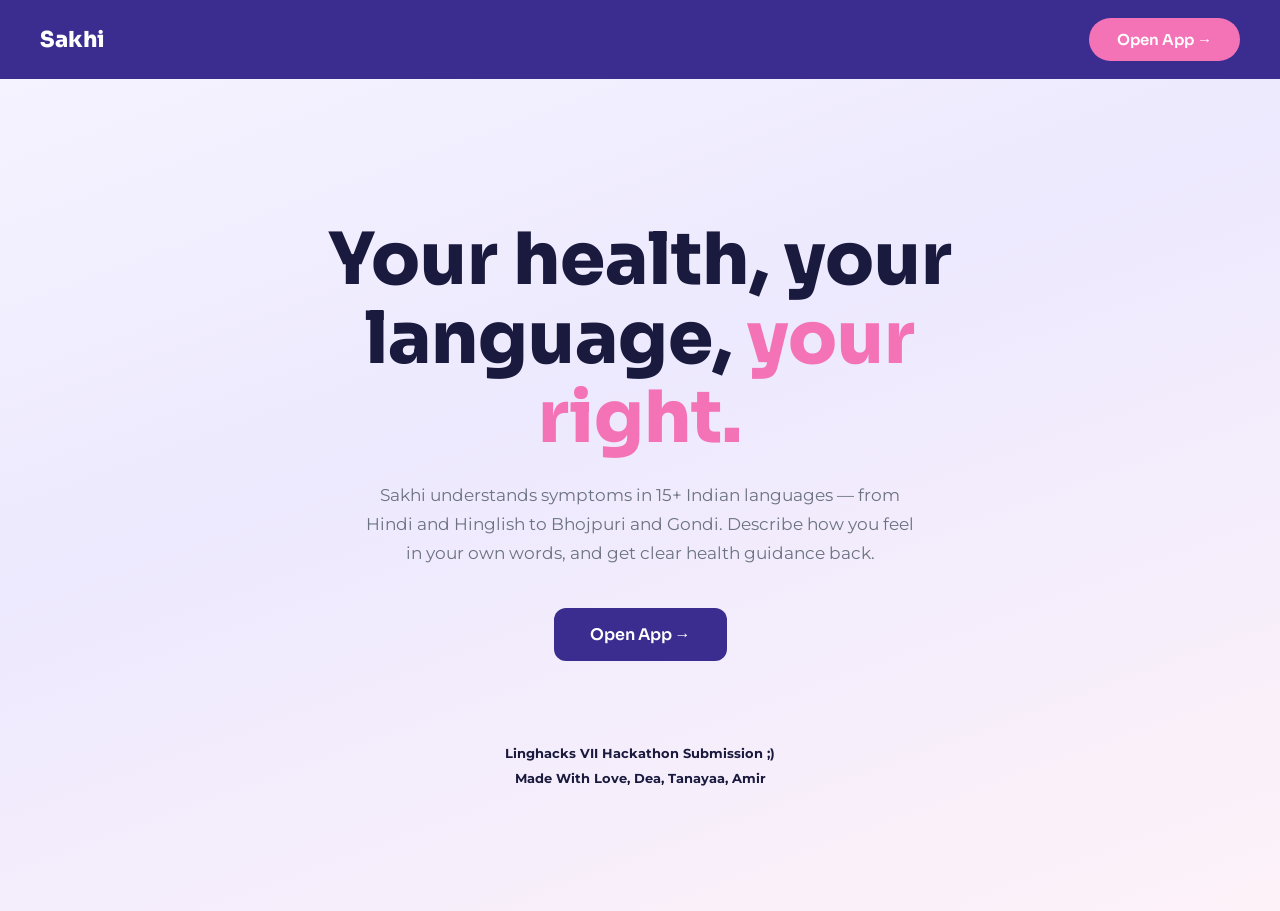
==== index.html @ b4ea113a "added full front-end code." ====
<!DOCTYPE html>
<html lang="en">
<head>
  <meta charset="UTF-8" />
  <meta name="viewport" content="width=device-width, initial-scale=1.0" />
  <title>Sakhi – Your health, your language, your right.</title>
  <link rel="stylesheet" href="styles.css" />
</head>
<body class="landing">

  <!-- Topbar -->
  <header class="land-topbar">
    <span class="land-topbar-logo">Sakhi</span>
    <a href="chat.html" class="land-open-btn">Open App →</a>
  </header>

  <!-- Hero -->
  <section class="land-hero">
    <h1>Your health, your<br>language, <span>your right.</span></h1>
    <p>Sakhi understands symptoms in 15+ Indian languages — from Hindi and Hinglish to Bhojpuri and Gondi. Describe how you feel in your own words, and get clear health guidance back.</p>
    <a href="chat.html" class="btn-open-app">Open App →</a>
    <div class="land-footer">
      Linghacks VII Hackathon Submission ;)<br>
      Made With Love, Dea, Tanayaa, Amir
    </div>
  </section>

</body>
</html>
---- styles.css ----
@import url("https://fonts.googleapis.com/css2?family=Sora:wght@300;400;500;600;700;800&family=Montserrat:wght@400;500;600;700;800&display=swap");

/* ── Variables ─────────────────────────────────────── */
:root {
  --pink: #f472b6;
  --pink-light: #fadadd;
  --pink-pale: #ffedfd;
  --purple: #3b2d8f;
  --purple-mid: #4b3da0;
  --purple-light: #c4b5fd;
  --purple-pale: #ede9fe;
  --navy: #1a1a3e;
  --lavender: #c4b5fd;
  --orange: #f59e0b;
  --orange-light: #ffefd4;
  --green: #166534;
  --green-light: #dcfce7;
  --red: #dc2626;
  --red-light: #fee2e2;
  --bg: #f5f3ff;
  --bg-gradient: linear-gradient(160deg, #f5f3ff 0%, #ede9fe 50%, #fdf2f8 100%);
  --white: #ffffff;
  --gray-100: #f3f4f6;
  --gray-200: #e5e7eb;
  --gray-400: #9ca3af;
  --gray-600: #6b7280;
  --gray-800: #1f2937;
  --sidebar-w: 260px;
  --font-head: "Sora", sans-serif;
  --font-body: "Montserrat", sans-serif;
}

/* ── Reset ─────────────────────────────────────────── */
*,
*::before,
*::after {
  box-sizing: border-box;
  margin: 0;
  padding: 0;
}
html {
  font-size: 16px;
}
body {
  font-family: var(--font-body);
  background: var(--bg-gradient);
  color: var(--navy);
  min-height: 100vh;
  display: flex;
}

/* ── Sidebar ───────────────────────────────────────── */
.sidebar {
  width: var(--sidebar-w);
  background: var(--purple);
  min-height: 100vh;
  position: fixed;
  top: 0;
  left: 0;
  display: flex;
  flex-direction: column;
  padding: 32px 0;
  z-index: 100;
}
.sidebar-logo {
  font-family: var(--font-head);
  font-size: 26px;
  font-weight: 800;
  color: var(--white);
  padding: 0 28px 36px;
  letter-spacing: -0.5px;
}
.sidebar-nav {
  display: flex;
  flex-direction: column;
  gap: 4px;
  padding: 0 12px;
}
.sidebar-nav a {
  font-family: var(--font-head);
  font-size: 15px;
  font-weight: 500;
  color: rgba(255, 255, 255, 0.75);
  text-decoration: none;
  padding: 12px 16px;
  border-radius: 10px;
  transition: all 0.15s;
  display: block;
}
.sidebar-nav a:hover,
.sidebar-nav a.active {
  color: var(--white);
  background: rgba(255, 255, 255, 0.12);
  font-weight: 600;
}

/* ── Main content ──────────────────────────────────── */
.main {
  margin-left: var(--sidebar-w);
  flex: 1;
  min-height: 100vh;
  padding: 48px 52px;
}

/* ── Landing page (no sidebar) ─────────────────────── */
body.landing {
  display: block;
  background: white;
}
.land-topbar {
  display: flex;
  align-items: center;
  justify-content: space-between;
  padding: 18px 40px;
  background: var(--purple);
}
.land-topbar-logo {
  font-family: var(--font-head);
  font-size: 22px;
  font-weight: 800;
  color: white;
}
.land-open-btn {
  background: var(--pink);
  color: white;
  font-family: var(--font-head);
  font-size: 15px;
  font-weight: 600;
  border: none;
  border-radius: 30px;
  padding: 12px 28px;
  cursor: pointer;
  text-decoration: none;
  display: inline-block;
}
.land-hero {
  min-height: calc(100vh - 68px);
  background: linear-gradient(160deg, #f5f3ff 0%, #ede9fe 40%, #fdf2f8 100%);
  display: flex;
  flex-direction: column;
  align-items: center;
  justify-content: center;
  text-align: center;
  padding: 60px 40px 40px;
}
.land-hero h1 {
  font-family: var(--font-head);
  font-size: clamp(42px, 6vw, 72px);
  font-weight: 800;
  color: var(--navy);
  line-height: 1.1;
  max-width: 760px;
  margin-bottom: 24px;
}
.land-hero h1 span {
  color: var(--pink);
}
.land-hero p {
  font-size: 17px;
  color: var(--gray-600);
  max-width: 560px;
  line-height: 1.7;
  margin-bottom: 40px;
  font-family: var(--font-body);
}
.btn-open-app {
  background: var(--purple);
  color: white;
  font-family: var(--font-head);
  font-size: 16px;
  font-weight: 600;
  border: none;
  border-radius: 12px;
  padding: 16px 36px;
  cursor: pointer;
  text-decoration: none;
  display: inline-block;
  margin-bottom: 80px;
}
.land-footer {
  font-size: 13px;
  font-weight: 700;
  color: var(--navy);
  text-align: center;
  line-height: 1.9;
}

/* ── Page title block ──────────────────────────────── */
.page-title {
  font-family: var(--font-head);
  font-size: 52px;
  font-weight: 800;
  margin-bottom: 6px;
  line-height: 1.1;
}
.page-title .pink {
  color: var(--pink);
}
.page-title .navy {
  color: var(--navy);
}
.page-subtitle {
  font-size: 14px;
  color: var(--gray-600);
  margin-bottom: 32px;
  font-family: var(--font-body);
}

/* ── Stat cards ────────────────────────────────────── */
.stat-row {
  display: grid;
  grid-template-columns: repeat(4, 1fr);
  gap: 16px;
  margin-bottom: 36px;
}
.stat-card {
  background: white;
  border-radius: 16px;
  padding: 22px 24px;
  border: 1px solid var(--gray-200);
}
.stat-card .num {
  font-family: var(--font-head);
  font-size: 32px;
  font-weight: 800;
  color: var(--purple);
  margin-bottom: 4px;
}
.stat-card .label {
  font-size: 12px;
  color: var(--gray-400);
  font-weight: 600;
  text-transform: uppercase;
  letter-spacing: 0.04em;
}

/* ── Cards / panels ────────────────────────────────── */
.card {
  background: white;
  border-radius: 16px;
  border: 1px solid var(--gray-200);
  padding: 24px;
  margin-bottom: 20px;
}
.card-title {
  font-family: var(--font-head);
  font-size: 15px;
  font-weight: 700;
  color: var(--navy);
  margin-bottom: 16px;
}

/* ── Section heading ───────────────────────────────── */
.section-heading {
  font-family: var(--font-head);
  font-size: 20px;
  font-weight: 700;
  color: var(--purple);
  margin-bottom: 16px;
  margin-top: 8px;
}

/* ── Heatmap / chart placeholders ─────────────────── */
.heatmap-box {
  border: 1px solid var(--gray-200);
  border-radius: 14px;
  overflow: hidden;
  margin-bottom: 24px;
  background: white;
}
.heatmap-tabs {
  display: flex;
  gap: 10px;
  padding: 16px 20px 0;
}
.heatmap-tab {
  font-family: var(--font-head);
  font-size: 13px;
  font-weight: 600;
  padding: 7px 18px;
  border-radius: 20px;
  cursor: pointer;
  background: var(--purple);
  color: white;
  border: none;
}
.heatmap-tab.outline {
  background: transparent;
  color: var(--purple);
  border: 1.5px solid var(--purple);
}
.heatmap-img {
  width: 100%;
  display: block;
}

/* ── Two-col chart row ─────────────────────────────── */
.chart-row {
  display: grid;
  grid-template-columns: 1fr 1fr;
  gap: 16px;
  margin-bottom: 24px;
}
.chart-box {
  background: white;
  border: 1px solid var(--gray-200);
  border-radius: 14px;
  padding: 20px;
  min-height: 220px;
}
.chart-box-title {
  font-family: var(--font-head);
  font-size: 13px;
  font-weight: 700;
  color: var(--navy);
  margin-bottom: 12px;
}

/* ── NER Scanner ───────────────────────────────────── */
.ner-article {
  background: white;
  border: 1px solid var(--gray-200);
  border-radius: 14px;
  padding: 20px 22px;
  margin-bottom: 12px;
}
.ner-article-title {
  font-family: var(--font-head);
  font-size: 14px;
  font-weight: 700;
  color: var(--navy);
  margin-bottom: 8px;
}
.ner-article-text {
  font-size: 13px;
  color: var(--gray-600);
  line-height: 1.6;
  margin-bottom: 12px;
}
.btn-ner {
  background: var(--purple);
  color: white;
  font-family: var(--font-head);
  font-size: 12px;
  font-weight: 600;
  border: none;
  border-radius: 20px;
  padding: 7px 16px;
  cursor: pointer;
}
.ner-input-row {
  display: flex;
  gap: 12px;
  margin-bottom: 16px;
  margin-top: 16px;
}
.ner-input {
  flex: 1;
  border: 1px solid var(--gray-200);
  border-radius: 10px;
  padding: 12px 16px;
  font-size: 14px;
  font-family: var(--font-body);
  outline: none;
  background: white;
}
.ner-input:focus {
  border-color: var(--purple);
}
.ner-result-box {
  background: white;
  border: 1px solid var(--gray-200);
  border-radius: 14px;
  padding: 20px 22px;
}
.ner-result-header {
  display: flex;
  justify-content: space-between;
  align-items: center;
  margin-bottom: 10px;
}
.ner-result-title {
  font-family: var(--font-head);
  font-size: 14px;
  font-weight: 700;
  color: var(--navy);
}
.severity-badge {
  font-size: 12px;
  font-weight: 600;
  color: var(--orange);
  font-family: var(--font-head);
}
.ner-summary {
  font-size: 13px;
  color: var(--gray-600);
  margin-bottom: 14px;
  line-height: 1.5;
}
.ner-entities {
  display: grid;
  grid-template-columns: 1fr 1fr 1fr;
  gap: 12px;
}
.ner-entity-group label {
  font-size: 12px;
  font-weight: 700;
  color: var(--gray-600);
  display: block;
  margin-bottom: 6px;
  font-family: var(--font-head);
}
.ner-tag {
  display: inline-block;
  border-radius: 20px;
  padding: 3px 12px;
  font-size: 12px;
  font-weight: 600;
  margin: 2px 2px;
  font-family: var(--font-head);
}
.ner-tag.disease {
  background: var(--red-light);
  color: var(--red);
}
.ner-tag.location {
  background: var(--purple-pale);
  color: var(--purple);
}
.ner-tag.data {
  background: var(--gray-100);
  color: var(--gray-800);
}

/* ── Health Chat ───────────────────────────────────── */
.chat-layout {
  display: grid;
  grid-template-columns: 1fr 220px;
  gap: 24px;
  height: calc(100vh - 120px);
  width: 85%;
  padding-bottom: 14px;
}
.chat-col {
  display: flex;
  flex-direction: column;
  min-height: 0;
}
.chat-messages {
  flex: 1;
  overflow-y: auto;
  display: flex;
  flex-direction: column;
  gap: 16px;
  padding-bottom: 16px;
  min-height: 0;
}
.msg-sakhi {
  background: white;
  border: 1.5px solid var(--gray-200);
  border-radius: 16px;
  padding: 20px 22px;
  font-size: 14px;
  line-height: 1.7;
  color: var(--navy);
  max-width: 88%;
  font-family: var(--font-body);
}
.msg-sakhi .severity-pill {
  display: inline-block;
  border-radius: 20px;
  padding: 3px 14px;
  font-size: 12px;
  font-weight: 700;
  margin-bottom: 10px;
  font-family: var(--font-head);
}
.pill-see-doctor {
  font-family: var(--font-head);
  font-size: 12px;
  font-weight: 600;
  padding: 4px 14px;
  border-radius: 20px;
  border: 1.5px solid var(--orange);
  color: var(--orange);
  background: var(--orange-light);
}
.pill-urgent {
  font-family: var(--font-head);
  font-size: 12px;
  font-weight: 600;
  padding: 4px 14px;
  border-radius: 20px;
  border: 1.5px solid var(--red);
  color: var(--red);
  background: var(--red-light);
}
.pill-low {
  font-family: var(--font-head);
  font-size: 12px;
  font-weight: 600;
  padding: 4px 14px;
  border-radius: 20px;
  border: 1.5px solid var(--green);
  color: var(--green);
  background: var(--green-light);
}

.msg-user {
  background: var(--purple);
  color: white;
  border-radius: 16px;
  padding: 18px 22px;
  font-size: 14px;
  line-height: 1.6;
  align-self: flex-end;
  max-width: 70%;
  font-family: var(--font-body);
  text-align: right;
}
.chat-input-bar {
  display: flex;
  align-items: center;
  gap: 10px;
  padding: 12px 0 0;
  border-top: 1px solid var(--gray-200);
  margin-top: 8px;
}
.mic-btn {
  width: 44px;
  height: 44px;
  border-radius: 10px;
  border: 1.5px solid var(--gray-200);
  background: white;
  display: flex;
  align-items: center;
  justify-content: center;
  cursor: pointer;
  flex-shrink: 0;
  font-size: 18px;
}
.chat-input {
  flex: 1;
  border: 1.5px solid var(--gray-200);
  border-radius: 30px;
  padding: 12px 20px;
  font-size: 14px;
  font-family: var(--font-body);
  outline: none;
  color: var(--gray-400);
  background: white;
}
.chat-input:focus {
  border-color: var(--purple);
}
.send-btn {
  width: 44px;
  height: 44px;
  border-radius: 10px;
  border: none;
  background: var(--purple);
  color: white;
  display: flex;
  align-items: center;
  justify-content: center;
  cursor: pointer;
  flex-shrink: 0;
  font-size: 18px;
}

/* ── Chat sidebar ──────────────────────────────────── */
.chat-sidebar {
  display: flex;
  flex-direction: column;
  gap: 20px;
  background: white;
  position: absolute;
  right: 0;
  top: 0;
  height: 100%;
  padding: 36px;
}

.chat-sidebar-title {
  font-family: var(--font-head);
  font-size: 14px;
  font-weight: 700;
  color: var(--navy);
  margin-bottom: 12px;
}
.lang-bar-row {
  display: flex;
  flex-direction: column;
  gap: 8px;
}

.lang-bar-label {
  font-size: 12px;
  color: var(--gray-600);
  font-family: var(--font-body);
  margin-bottom: 4px;
}
.lang-bar-track {
  height: 8px;
  background: var(--gray-100);
  border-radius: 4px;
  overflow: hidden;
}
.lang-bar-fill {
  height: 100%;
  border-radius: 4px;
}
.fill-pink {
  background: var(--pink);
}
.fill-purple {
  background: var(--purple);
}
.clinical-terms-list {
  display: flex;
  flex-direction: column;
  gap: 10px;
}
.clinical-term-row {
  display: flex;
  justify-content: space-between;
  align-items: flex-start;
  gap: 8px;
}
.ct-original {
  font-size: 12px;
  color: var(--gray-600);
  font-family: var(--font-body);
  line-height: 1.4;
}
.ct-clinical {
  font-size: 12px;
  font-weight: 700;
  color: var(--navy);
  font-family: var(--font-head);
  text-align: right;
  line-height: 1.4;
}

/* ── Community ─────────────────────────────────────── */
.community-list {
  display: flex;
  flex-direction: column;
  gap: 16px;
  margin-inline: 30%;
}
.community-card {
  background: white;
  border: 1px solid var(--gray-200);
  border-radius: 16px;
  padding: 22px 24px;
}
.community-card-header {
  display: flex;
  justify-content: space-between;
  align-items: center;
  margin-bottom: 10px;
}
.community-author {
  font-family: var(--font-head);
  font-size: 15px;
  font-weight: 700;
  color: var(--navy);
}
.category-pill {
  font-family: var(--font-head);
  font-size: 12px;
  font-weight: 600;
  padding: 4px 14px;
  border-radius: 20px;
}
.cat-general {
  background: var(--pink-pale);
  color: var(--pink);
}
.cat-periods {
  background: var(--pink-pale);
  color: var(--pink);
}
.cat-nutrition {
  background: var(--purple-pale);
  color: var(--purple);
}
.cat-pregnancy {
  background: #fef3c7;
  color: #92400e;
}
.cat-mental {
  background: var(--green-light);
  color: var(--green);
}
.community-text {
  font-size: 14px;
  color: var(--navy);
  line-height: 1.6;
  margin-bottom: 14px;
  font-family: var(--font-body);
}
.btn-translate {
  background: var(--purple);
  color: white;
  font-family: var(--font-head);
  font-size: 12px;
  font-weight: 600;
  border: none;
  border-radius: 20px;
  padding: 7px 16px;
  cursor: pointer;
  margin-bottom: 10px;
  display: inline-block;
}
.translation-bubble {
  background: var(--pink-pale);
  border-radius: 10px;
  padding: 10px 14px;
  font-size: 13px;
  color: var(--navy);
  font-family: var(--font-body);
  margin-bottom: 10px;
  display: inline-block;
}
.ai-verified {
  font-family: var(--font-head);
  font-size: 12px;
  font-weight: 700;
  color: var(--navy);
  text-align: center;
  display: block;
  margin-top: 4px;
}
.fab-post {
  position: fixed;
  bottom: 36px;
  right: 44px;
  background: var(--purple);
  color: white;
  font-family: var(--font-head);
  font-size: 16px;
  font-weight: 700;
  border: none;
  border-radius: 14px;
  padding: 16px 28px;
  cursor: pointer;
  box-shadow: 0 4px 20px rgba(59, 45, 143, 0.3);
  z-index: 50;
}

/* ── Modal ─────────────────────────────────────────── */
.modal-overlay {
  position: fixed;
  inset: 0;
  background: rgba(0, 0, 0, 0.35);
  display: flex;
  align-items: center;
  justify-content: center;
  z-index: 200;
  opacity: 0;
  pointer-events: none;
  transition: opacity 0.2s;
}
.modal-overlay.open {
  opacity: 1;
  pointer-events: all;
}
.modal {
  background: white;
  border-radius: 20px;
  padding: 32px;
  width: 480px;
  max-width: 94vw;
  position: relative;
}
.modal-close {
  position: absolute;
  top: 18px;
  right: 20px;
  font-size: 20px;
  color: var(--gray-400);
  cursor: pointer;
  background: none;
  border: none;
  font-family: var(--font-body);
}
.modal-title {
  font-family: var(--font-head);
  font-size: 22px;
  font-weight: 800;
  color: var(--navy);
  margin-bottom: 6px;
}
.modal-sub {
  font-size: 13px;
  color: var(--gray-400);
  margin-bottom: 20px;
  font-family: var(--font-body);
}
.modal-textarea {
  width: 100%;
  border: 1.5px solid var(--purple-light);
  border-radius: 12px;
  padding: 16px;
  font-size: 14px;
  font-family: var(--font-body);
  resize: none;
  outline: none;
  min-height: 110px;
  color: var(--gray-400);
  margin-bottom: 18px;
}
.modal-textarea:focus {
  border-color: var(--purple);
  color: var(--navy);
}
.modal-label {
  font-size: 13px;
  color: var(--gray-400);
  font-family: var(--font-body);
  margin-bottom: 10px;
  display: block;
}
.category-chips {
  display: flex;
  flex-wrap: wrap;
  gap: 8px;
  margin-bottom: 18px;
}
.cat-chip {
  border: 1.5px solid var(--gray-200);
  border-radius: 20px;
  padding: 7px 18px;
  font-size: 13px;
  font-weight: 600;
  font-family: var(--font-head);
  cursor: pointer;
  background: white;
  color: var(--navy);
  transition: all 0.15s;
}
.cat-chip.selected {
  background: var(--purple);
  color: white;
  border-color: var(--purple);
}
.anon-row {
  display: flex;
  align-items: center;
  gap: 8px;
  color: var(--gray-400);
  font-size: 13px;
  font-family: var(--font-body);
  margin-bottom: 20px;
}
.btn-post-modal {
  width: 100%;
  background: var(--purple-light);
  color: var(--purple);
  font-family: var(--font-head);
  font-size: 15px;
  font-weight: 700;
  border: none;
  border-radius: 12px;
  padding: 16px;
  cursor: pointer;
  display: flex;
  align-items: center;
  justify-content: center;
  gap: 8px;
}
.btn-post-modal:hover {
  background: var(--purple);
  color: white;
}

/* ── Health Log ────────────────────────────────────── */
.alert-banner {
  background: var(--red);
  color: white;
  border-radius: 12px;
  padding: 16px 22px;
  margin-bottom: 28px;
}
.alert-title {
  font-family: var(--font-head);
  font-size: 15px;
  font-weight: 800;
  margin-bottom: 2px;
}
.alert-sub {
  font-size: 12px;
  opacity: 0.85;
  font-family: var(--font-body);
}
.log-entry-input {
  background: var(--gray-100);
  border: none;
  border-radius: 12px;
  padding: 18px 20px;
  font-size: 14px;
  font-family: var(--font-body);
  width: 100%;
  outline: none;
  resize: none;
  color: var(--gray-400);
  min-height: 160px;
  margin-bottom: 12px;
}
.log-entry-input:focus {
  outline: 1.5px solid var(--purple);
  color: var(--navy);
}
.log-send-btn {
  float: right;
  width: 44px;
  height: 44px;
  border-radius: 10px;
  border: none;
  background: var(--purple);
  color: white;
  display: flex;
  align-items: center;
  justify-content: center;
  cursor: pointer;
  font-size: 18px;
}
.clearfix::after {
  content: "";
  display: block;
  clear: both;
}
.insights-row {
  display: grid;
  grid-template-columns: 1fr 1fr;
  gap: 16px;
}
.insightcards {
  display: flex;
  flex-direction: column;
  gap: 14px;
}
.insight-card {
  background: white;
  border: 1px solid var(--gray-200);
  border-radius: 14px;
  padding: 18px 20px;
}
.insight-text {
  font-size: 13px;
  font-family: var(--font-body);
  color: var(--navy);
  line-height: 1.6;
}
.insight-sub {
  font-size: 13px;
  font-family: var(--font-body);
  color: var(--gray-600);
  line-height: 1.6;
  margin-top: 6px;
}
.insight-card-dark {
  background: var(--purple);
  border-radius: 14px;
  padding: 18px 20px;
}
.insight-card-dark p {
  font-size: 13px;
  color: white;
  font-family: var(--font-body);
  line-height: 1.7;
}
.btn-ai-insight {
  display: block;
  margin-top: 12px;
  background: var(--purple-mid);
  color: white;
  font-family: var(--font-head);
  font-size: 11px;
  font-weight: 700;
  border: none;
  border-radius: 20px;
  padding: 6px 14px;
  cursor: pointer;
  float: right;
}

/* ── Symptoms ──────────────────────────────────────── */
.symptoms-list {
  display: flex;
  flex-direction: column;
  gap: 16px;
  margin-inline: 30%;
}
.symptom-card {
  background: white;
  border: 1px solid var(--gray-200);
  border-radius: 16px;
  padding: 22px 24px;
}
.symptom-text {
  font-size: 14px;
  color: var(--navy);
  line-height: 1.6;
  font-family: var(--font-body);
  margin-top: 10px;
}

/* ── Public Dashboard ──────────────────────────────── */
.dashboard-center-title {
  text-align: center;
  font-family: var(--font-head);
  font-size: 40px;
  font-weight: 800;
  color: var(--navy);
  margin-bottom: 6px;
}
.dashboard-center-sub {
  text-align: center;
  font-size: 13px;
  color: var(--gray-400);
  font-family: var(--font-body);
  margin-bottom: 32px;
  line-height: 1.6;
}
.dash-stat-card .num {
  color: var(--purple);
}
.dash-stat-card .num.pink {
  color: var(--pink);
}

/* ── SVG chart helpers ─────────────────────────────── */
svg text {
  font-family: "Montserrat", sans-serif;
}

/* ── Scrollbar ─────────────────────────────────────── */
::-webkit-scrollbar {
  width: 6px;
}
::-webkit-scrollbar-track {
  background: transparent;
}
::-webkit-scrollbar-thumb {
  background: var(--gray-200);
  border-radius: 3px;
}
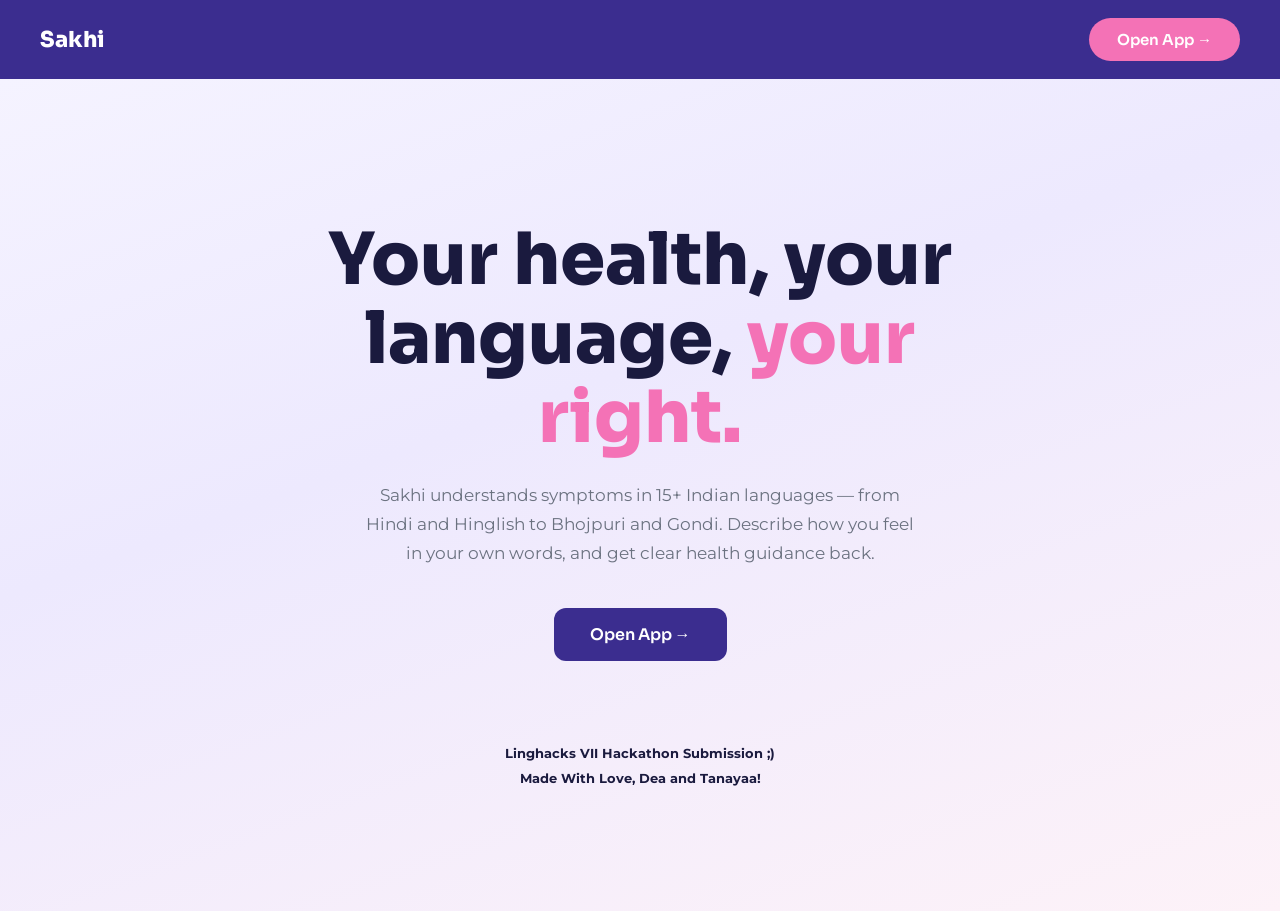
==== commit 4e9a8273: "Update index.html" ====
--- a/index.html
+++ b/index.html
@@ -21,7 +21,7 @@
     <a href="chat.html" class="btn-open-app">Open App →</a>
     <div class="land-footer">
       Linghacks VII Hackathon Submission ;)<br>
-      Made With Love, Dea, Tanayaa, Amir
+      Made With Love, Dea and Tanayaa!
     </div>
   </section>
 
--- a/styles.css
+++ b/styles.css
@@ -302,11 +302,13 @@
   margin-bottom: 24px;
 }
 .chart-box {
-  background: white;
-  border: 1px solid var(--gray-200);
-  border-radius: 14px;
+  flex: 1;
+  background: white;
+  border-radius: 16px;
   padding: 20px;
-  min-height: 220px;
+  min-width: 0;
+  max-height: 280px;
+  overflow: hidden;
 }
 .chart-box-title {
   font-family: var(--font-head);
@@ -643,6 +645,17 @@
 }
 
 /* ── Community ─────────────────────────────────────── */
+.community-header-main {
+  display: flex;
+  gap: 10px;
+  justify-content: center;
+  align-items: center;
+}
+.community-date {
+  font-weight: 500;
+  color: var(--gray-600);
+  font-size: small;
+}
 .community-list {
   display: flex;
   flex-direction: column;
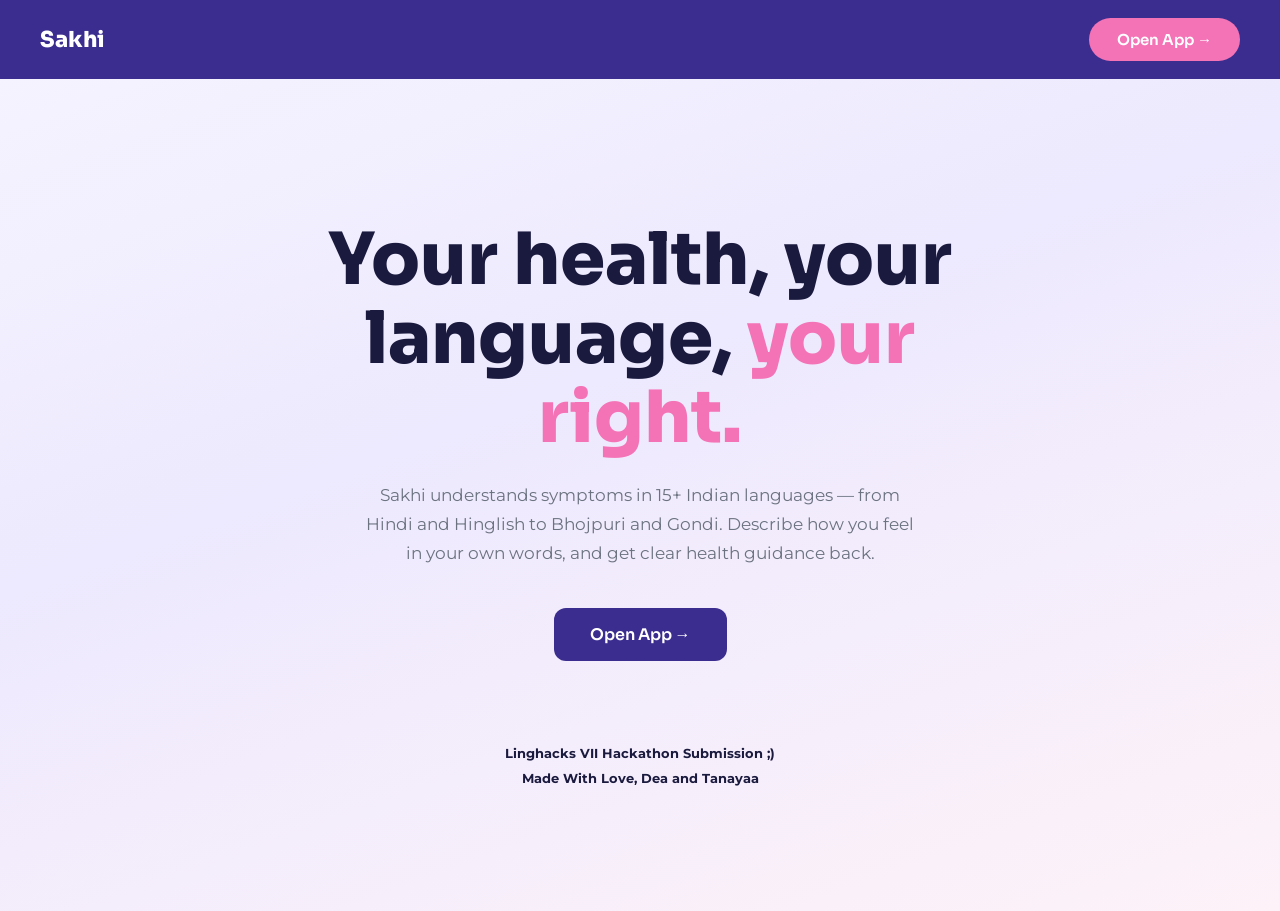
==== commit 0a8ce851: "Update index.html" ====
--- a/index.html
+++ b/index.html
@@ -1,29 +1,33 @@
 <!DOCTYPE html>
 <html lang="en">
+
 <head>
   <meta charset="UTF-8" />
   <meta name="viewport" content="width=device-width, initial-scale=1.0" />
   <title>Sakhi – Your health, your language, your right.</title>
   <link rel="stylesheet" href="styles.css" />
 </head>
+
 <body class="landing">
 
-  <!-- Topbar -->
+
   <header class="land-topbar">
     <span class="land-topbar-logo">Sakhi</span>
     <a href="chat.html" class="land-open-btn">Open App →</a>
   </header>
 
-  <!-- Hero -->
+
   <section class="land-hero">
     <h1>Your health, your<br>language, <span>your right.</span></h1>
-    <p>Sakhi understands symptoms in 15+ Indian languages — from Hindi and Hinglish to Bhojpuri and Gondi. Describe how you feel in your own words, and get clear health guidance back.</p>
+    <p>Sakhi understands symptoms in 15+ Indian languages — from Hindi and Hinglish to Bhojpuri and Gondi. Describe how
+      you feel in your own words, and get clear health guidance back.</p>
     <a href="chat.html" class="btn-open-app">Open App →</a>
     <div class="land-footer">
       Linghacks VII Hackathon Submission ;)<br>
-      Made With Love, Dea and Tanayaa!
+      Made With Love, Dea and Tanayaa
     </div>
   </section>
 
 </body>
+
 </html>
